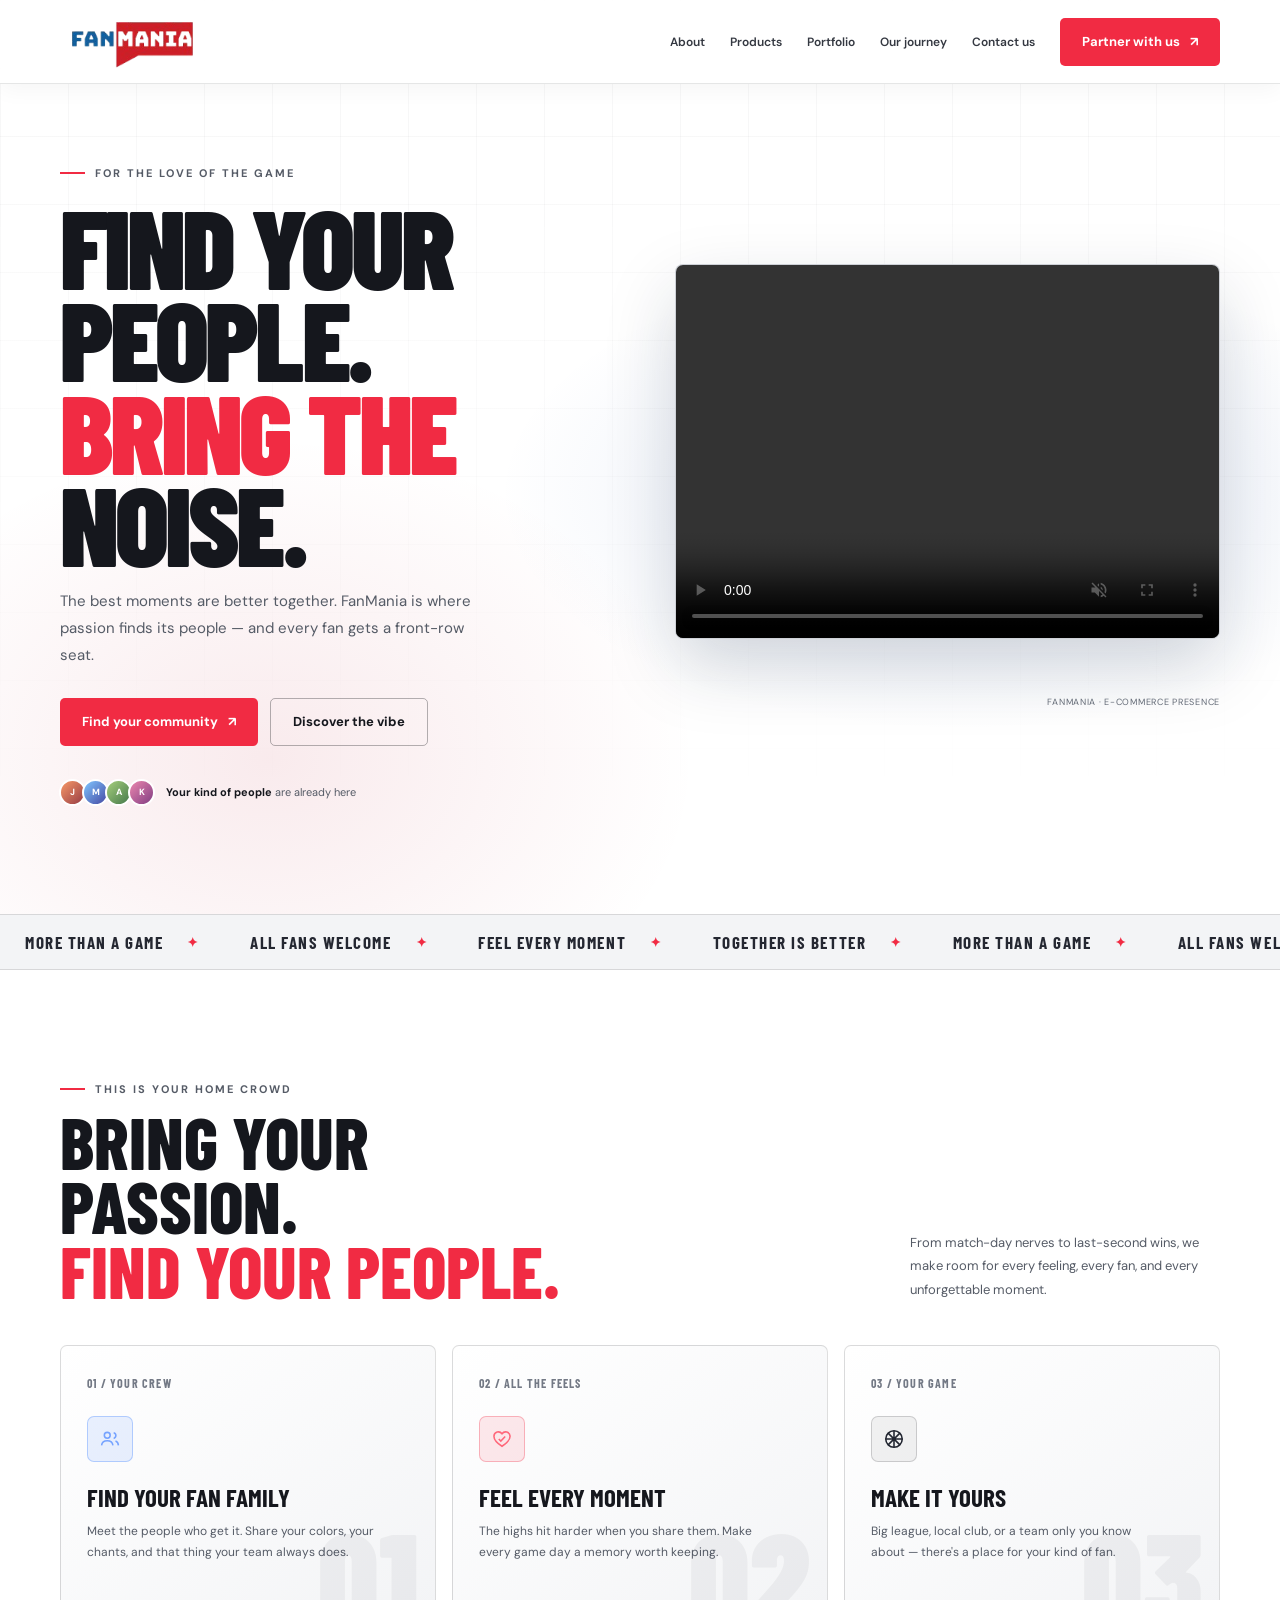
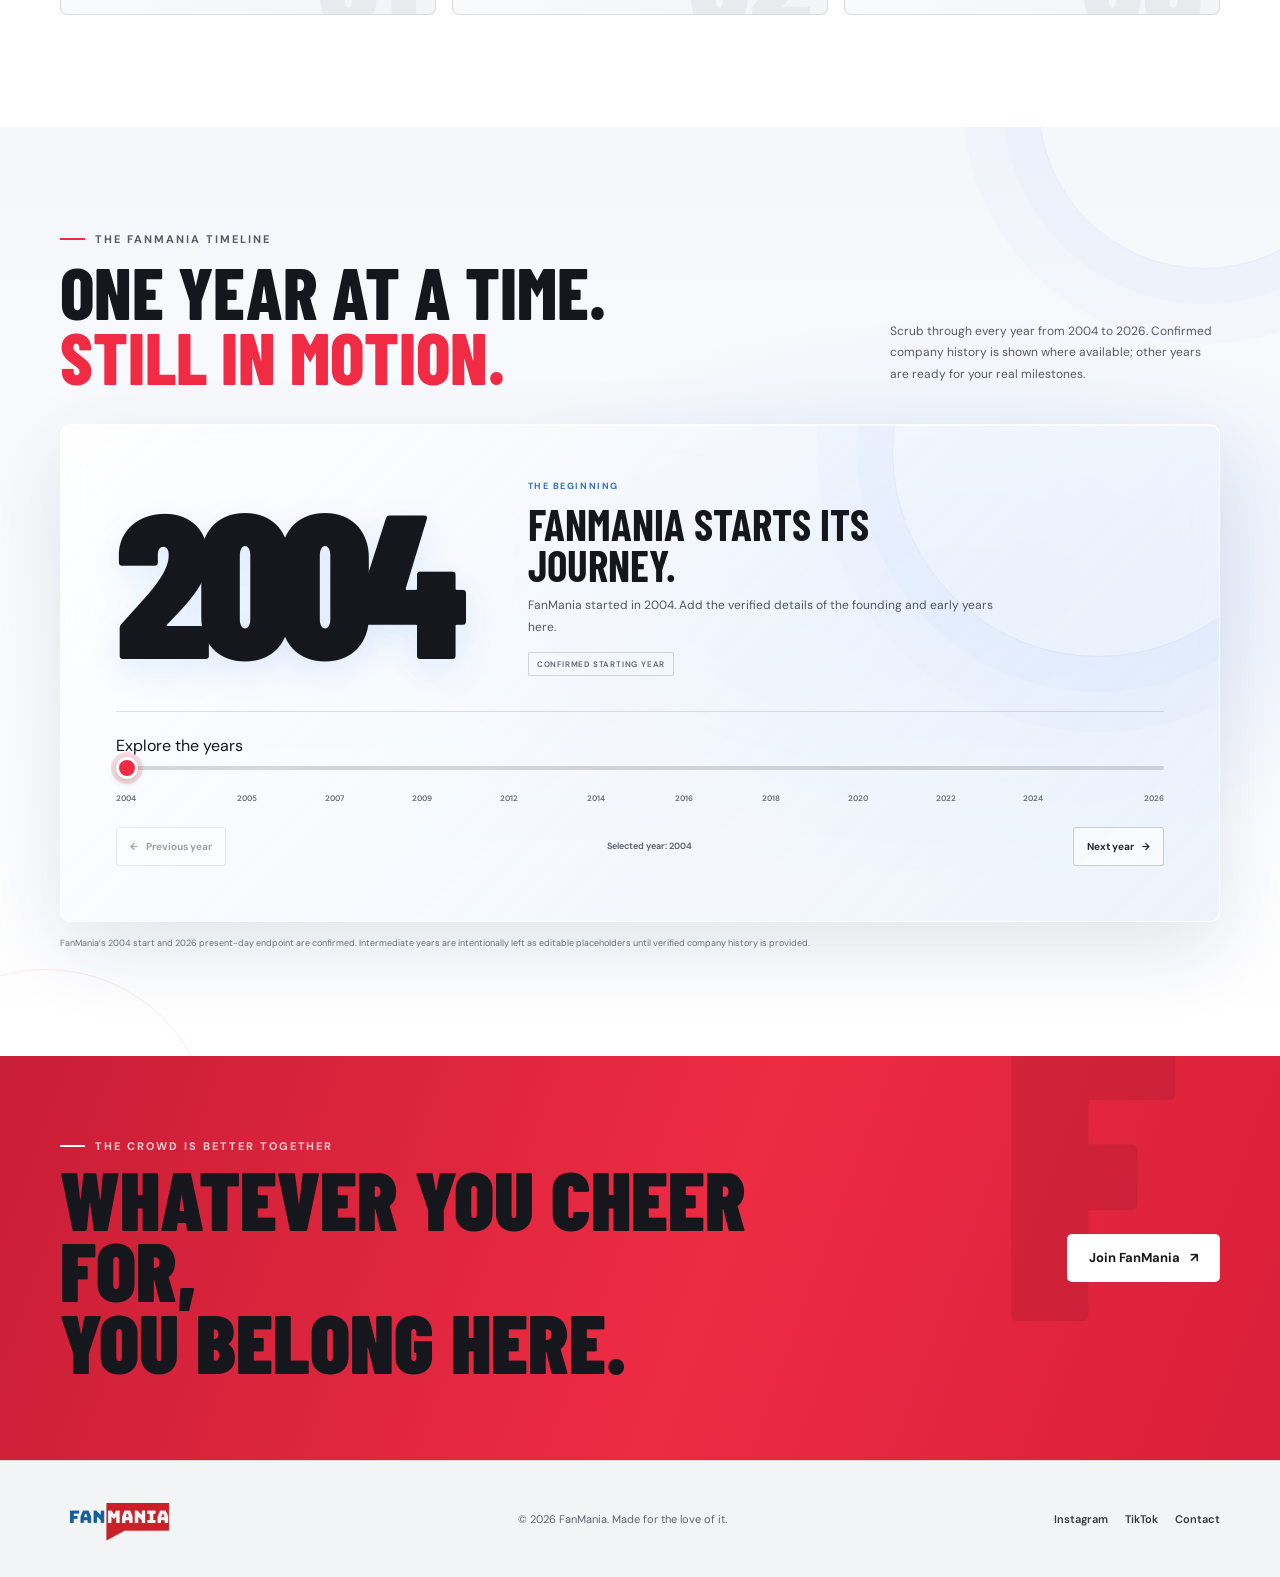
==== index.html @ 5bfeb22f "Rename fanmania.html to index.html" ====
<!doctype html>
<html lang="en">
<head>
  <meta charset="utf-8">
  <meta name="viewport" content="width=device-width, initial-scale=1">
  <meta name="theme-color" content="#ffffff">
  <meta name="description" content="FanMania brings fans together for the moments, teams, and communities they love. Find your people and bring the noise.">
  <title>FanMania — Find your people. Bring the noise.</title>
  <link rel="preconnect" href="https://fonts.googleapis.com">
  <link rel="preconnect" href="https://fonts.gstatic.com" crossorigin>
  <link href="https://fonts.googleapis.com/css2?family=Barlow+Condensed:wght@600;700;800;900&family=DM+Sans:wght@400;500;600;700&display=swap" rel="stylesheet">
  <style>
    :root {
      color-scheme: light;
      --ink: #ffffff;
      --panel: #f3f4f6;
      --white: #15171d;
      --muted: #555b66;
      --red: #f12b43;
      --blue: #3178ff;
      --line: rgba(9,10,14,.13);
      --display: "Barlow Condensed", Impact, sans-serif;
      --body: "DM Sans", Arial, sans-serif;
    }

    * { box-sizing: border-box; }
    html { scroll-behavior: smooth; }
    body { margin: 0; background: var(--ink); color: var(--white); font-family: var(--body); }
    a { color: inherit; text-decoration: none; }
    button { font: inherit; }
    .site-shell { overflow: clip; }
    .wrap { width: min(1160px, calc(100% - 48px)); margin-inline: auto; }

    .topbar {
      position: fixed; z-index: 10; inset: 0 0 auto; height: 84px;
      border-bottom: 1px solid rgba(9,10,14,.1);
      background: rgba(255,255,255,.9);
      box-shadow: 0 5px 22px rgba(9,10,14,.045);
      backdrop-filter: blur(16px);
    }
    .nav { height: 100%; display: flex; align-items: center; justify-content: space-between; }
    .brand { display: inline-flex; align-items: center; }
    .brand img { display: block; width: 158px; height: auto; }
    .nav-links { display: flex; align-items: center; gap: clamp(12px, 2vw, 25px); color: #343841; font-size: 12px; font-weight: 600; }
    .nav-links a:not(.button):hover { color: var(--red); }
    .menu-toggle { display: none; width: 42px; height: 42px; align-items: center; justify-content: center; border: 1px solid var(--line); border-radius: 4px; background: white; cursor: pointer; }
    .menu-toggle svg { width: 19px; height: 19px; }
    .button {
      display: inline-flex; align-items: center; justify-content: center; gap: 10px;
      min-height: 48px; padding: 0 22px; border: 0; border-radius: 5px;
      background: var(--red); color: white; font-size: 13px; font-weight: 700;
      transition: transform .2s ease, background .2s ease, box-shadow .2s ease;
    }
    .button:hover { transform: translateY(-3px); background: #ff4056; box-shadow: 0 10px 28px rgba(241,43,67,.25); }
    .button svg { width: 15px; height: 15px; }
    .button-outline { background: transparent; border: 1px solid rgba(9,10,14,.3); color: var(--white); }
    .button-outline:hover { background: rgba(9,10,14,.06); box-shadow: none; }
    section[id] { scroll-margin-top: 96px; }

    .hero {
      position: relative; min-height: 760px; padding: 166px 0 108px;
      display: flex; align-items: center; isolation: isolate;
      background:
        radial-gradient(ellipse at 75% 54%, rgba(34,84,181,.12), transparent 34%),
        radial-gradient(ellipse at 21% 83%, rgba(189,28,51,.09), transparent 30%),
        #ffffff;
    }
    .hero::before {
      content: ""; position: absolute; z-index: -1; inset: 0;
      background-image: linear-gradient(rgba(9,10,14,.035) 1px, transparent 1px), linear-gradient(90deg, rgba(9,10,14,.035) 1px, transparent 1px);
      background-size: 68px 68px; mask-image: linear-gradient(to bottom, black, transparent 90%);
    }
    .hero-grid { display: grid; grid-template-columns: 1.03fr .97fr; align-items: center; gap: 36px; }
    .eyebrow { display: flex; align-items: center; gap: 10px; color: #555b66; font-size: 11px; font-weight: 700; letter-spacing: .18em; text-transform: uppercase; }
    .eyebrow::before { content: ""; width: 25px; height: 2px; background: var(--red); }
    h1, h2, h3, p { margin-top: 0; }
    h1 { max-width: 620px; margin: 20px 0 18px; font-family: var(--display); font-size: clamp(68px, 8.7vw, 116px); font-weight: 900; letter-spacing: -.035em; line-height: .83; text-transform: uppercase; }
    h1 .accent { color: var(--red); }
    .hero-copy { max-width: 430px; margin-bottom: 29px; color: #555b66; font-size: 15px; line-height: 1.8; }
    .hero-actions { display: flex; flex-wrap: wrap; gap: 12px; }
    .hero-note { display: flex; align-items: center; gap: 11px; margin-top: 33px; color: #555b66; font-size: 11px; }
    .avatar-stack { display: flex; padding-left: 3px; }
    .avatar { display: grid; width: 27px; height: 27px; margin-left: -4px; place-items: center; border: 2px solid var(--ink); border-radius: 50%; background: linear-gradient(135deg,#f89967,#963c45); color: white; font-size: 9px; font-weight: 700; }
    .avatar:nth-child(2) { background: linear-gradient(135deg,#80c6ff,#4549a3); }
    .avatar:nth-child(3) { background: linear-gradient(135deg,#a6cf7c,#44784b); }
    .avatar:nth-child(4) { background: linear-gradient(135deg,#ec87ae,#813d83); }
    .hero-note strong { color: #15171d; }

    .visual { position: relative; min-height: 490px; display: grid; align-items: center; }
    .hero-video { width: 100%; aspect-ratio: 16 / 11; object-fit: cover; border: 1px solid rgba(9,10,14,.12); border-radius: 8px; background: #e9edf3; box-shadow: 0 28px 70px rgba(18,35,60,.17); }
    .video-caption { margin: 11px 0 0; color: #636a76; font-size: 9px; letter-spacing: .08em; text-align: right; text-transform: uppercase; }

    .ticker { position: relative; overflow: hidden; padding: 17px 0; border-block: 1px solid rgba(9,10,14,.12); background: #f3f4f6; }
    .ticker-track { display: flex; width: max-content; align-items: center; animation: marquee 28s linear infinite; }
    .ticker-item { display: inline-flex; align-items: center; gap: 24px; padding: 0 25px; color: #242731; font-family: var(--display); font-size: 17px; font-weight: 700; letter-spacing: .09em; text-transform: uppercase; white-space: nowrap; }
    .ticker-item::after { content: "✦"; color: var(--red); font-size: 13px; }

    .section { padding: 112px 0; }
    .section-heading { display: flex; align-items: end; justify-content: space-between; gap: 30px; margin-bottom: 42px; }
    .section-heading h2 { max-width: 560px; margin: 13px 0 0; font-family: var(--display); font-size: clamp(46px, 6vw, 72px); font-weight: 800; line-height: .9; text-transform: uppercase; }
    .section-heading h2 span { color: var(--red); }
    .section-heading p { max-width: 310px; margin: 0 0 2px; color: var(--muted); font-size: 13px; line-height: 1.8; }
    .feature-grid { display: grid; grid-template-columns: repeat(3, 1fr); gap: 16px; }
    .feature-card { position: relative; min-height: 270px; overflow: hidden; padding: 26px; border: 1px solid var(--line); border-radius: 7px; background: linear-gradient(145deg, #ffffff, #f3f4f6); transition: transform .25s ease, border-color .25s ease; }
    .feature-card:hover { transform: translateY(-7px); border-color: rgba(241,43,67,.6); }
    .feature-number { color: #737985; font-family: var(--display); font-size: 12px; font-weight: 700; letter-spacing: .1em; }
    .feature-icon { display: grid; width: 46px; height: 46px; margin: 23px 0 20px; place-items: center; border: 1px solid rgba(49,120,255,.3); border-radius: 7px; background: rgba(49,120,255,.1); color: #76a3ff; }
    .feature-icon svg { width: 22px; height: 22px; }
    .feature-card:nth-child(2) .feature-icon { border-color: rgba(241,43,67,.3); background: rgba(241,43,67,.1); color: #ff687b; }
    .feature-card:nth-child(3) .feature-icon { border-color: rgba(9,10,14,.16); background: rgba(9,10,14,.05); color: #222631; }
    .feature-card h3 { margin-bottom: 9px; font-family: var(--display); font-size: 25px; font-weight: 700; text-transform: uppercase; }
    .feature-card p { max-width: 290px; margin-bottom: 0; color: var(--muted); font-size: 12px; line-height: 1.75; }
    .card-watermark { position: absolute; right: 16px; bottom: -27px; color: rgba(9,10,14,.045); font-family: var(--display); font-size: 132px; font-weight: 900; line-height: 1; }

    .journey { position: relative; padding: 105px 0; overflow: hidden; background: radial-gradient(ellipse at 75% 50%, rgba(49,120,255,.12), transparent 42%), linear-gradient(180deg, #f5f7fb, #fff); }
    .journey::before, .journey::after { position: absolute; width: 330px; height: 330px; border: 1px solid rgba(49,120,255,.09); border-radius: 50%; content: ""; pointer-events: none; }
    .journey::before { top: -190px; right: -90px; box-shadow: 0 0 0 35px rgba(49,120,255,.025), 0 0 0 75px rgba(49,120,255,.02); }
    .journey::after { bottom: -245px; left: -120px; border-color: rgba(241,43,67,.1); }
    .journey-inner { position: relative; z-index: 1; }
    .journey-heading { display: flex; align-items: end; justify-content: space-between; gap: 30px; margin-bottom: 35px; }
    .journey-heading h2 { max-width: 600px; margin: 13px 0 0; font-family: var(--display); font-size: clamp(46px, 6vw, 72px); font-weight: 800; line-height: .9; text-transform: uppercase; }
    .journey-heading h2 span { color: var(--red); }
    .journey-heading p { max-width: 330px; margin: 0 0 3px; color: #555b66; font-size: 12px; line-height: 1.8; }
    .timeline-glass { position: relative; overflow: hidden; padding: clamp(23px, 5vw, 55px); border: 1px solid rgba(255,255,255,.85); border-radius: 10px; background: linear-gradient(135deg, rgba(255,255,255,.82), rgba(229,237,250,.67)); box-shadow: 0 28px 80px rgba(27,51,89,.12), inset 0 1px rgba(255,255,255,.95); backdrop-filter: blur(22px) saturate(150%); -webkit-backdrop-filter: blur(22px) saturate(150%); }
    .timeline-glass::before { position: absolute; top: -180px; right: -85px; width: 410px; height: 410px; border: 1px solid rgba(49,120,255,.1); border-radius: 50%; box-shadow: 0 0 0 35px rgba(49,120,255,.025), 0 0 0 75px rgba(49,120,255,.018); content: ""; pointer-events: none; }
    .timeline-content { position: relative; z-index: 1; min-height: 190px; display: grid; grid-template-columns: .75fr 1.25fr; align-items: center; gap: 30px; }
    .timeline-year { color: #15171d; font-family: var(--display); font-size: clamp(100px, 18vw, 205px); font-weight: 900; letter-spacing: -.065em; line-height: .72; text-shadow: 0 12px 34px rgba(49,120,255,.12); transition: opacity .18s ease, transform .18s ease; }
    .timeline-year.is-changing { opacity: .35; transform: translateY(6px); }
    .timeline-detail { max-width: 490px; }
    .timeline-detail .year-label { color: #356fc4; font-size: 9px; font-weight: 700; letter-spacing: .17em; text-transform: uppercase; }
    .timeline-detail h3 { margin: 12px 0 10px; font-family: var(--display); font-size: clamp(27px, 4vw, 43px); font-weight: 700; line-height: .95; text-transform: uppercase; }
    .timeline-detail p { min-height: 43px; margin: 0; color: #505662; font-size: 12px; line-height: 1.8; }
    .timeline-unverified { display: inline-block; margin-top: 13px; padding: 6px 8px; border: 1px solid rgba(21,23,29,.16); border-radius: 2px; color: #606570; font-size: 8px; font-weight: 600; letter-spacing: .1em; text-transform: uppercase; }
    .timeline-slider-row { position: relative; z-index: 1; margin-top: 35px; padding-top: 23px; border-top: 1px solid rgba(21,23,29,.12); }
    .timeline-range { width: 100%; height: 25px; margin: 0; appearance: none; -webkit-appearance: none; background: transparent; cursor: ew-resize; touch-action: pan-y; }
    .timeline-range::-webkit-slider-runnable-track { height: 4px; border-radius: 4px; background: linear-gradient(to right, var(--red) 0 var(--slider-progress, 0%), rgba(21,23,29,.16) var(--slider-progress, 0%) 100%); }
    .timeline-range::-moz-range-track { height: 4px; border-radius: 4px; background: rgba(21,23,29,.16); }
    .timeline-range::-moz-range-progress { height: 4px; border-radius: 4px; background: var(--red); }
    .timeline-range::-webkit-slider-thumb { width: 22px; height: 22px; margin-top: -9px; appearance: none; -webkit-appearance: none; border: 3px solid white; border-radius: 50%; background: var(--red); box-shadow: 0 2px 9px rgba(21,23,29,.25), 0 0 0 5px rgba(241,43,67,.14); }
    .timeline-range::-moz-range-thumb { width: 17px; height: 17px; border: 3px solid white; border-radius: 50%; background: var(--red); box-shadow: 0 2px 9px rgba(21,23,29,.25), 0 0 0 5px rgba(241,43,67,.14); }
    .timeline-range:focus-visible { outline: none; }
    .timeline-range:focus-visible::-webkit-slider-thumb { box-shadow: 0 0 0 4px #2873d8, 0 0 0 7px rgba(40,115,216,.2); }
    .timeline-range:focus-visible::-moz-range-thumb { box-shadow: 0 0 0 4px #2873d8, 0 0 0 7px rgba(40,115,216,.2); }
    .timeline-years { display: grid; grid-template-columns: repeat(12, minmax(0, 1fr)); margin-top: 7px; color: #666c77; font-size: 8px; font-weight: 600; text-align: center; }
    .timeline-years span:first-child { text-align: left; }
    .timeline-years span:last-child { text-align: right; }
    .timeline-years span[aria-current="true"] { color: #161922; }
    .timeline-controls { display: flex; align-items: center; justify-content: space-between; gap: 12px; margin-top: 24px; }
    .timeline-controls button { display: inline-flex; min-height: 39px; align-items: center; justify-content: center; gap: 8px; padding: 0 13px; border: 1px solid rgba(21,23,29,.2); border-radius: 3px; background: rgba(255,255,255,.58); color: #222630; font-size: 10px; font-weight: 700; cursor: pointer; transition: background .2s ease, border-color .2s ease; }
    .timeline-controls button:hover { border-color: var(--blue); background: white; }
    .timeline-controls button:disabled { opacity: .42; cursor: not-allowed; }
    .timeline-current { color: #565c67; font-size: 9px; font-weight: 600; }
    .journey-note { max-width: 780px; margin: 14px 0 0; color: #727783; font-size: 9px; line-height: 1.7; }

    .manifesto { position: relative; padding: 83px 0; overflow: hidden; background: linear-gradient(110deg, #c81e36, #ed2b43 55%, #d91f3a); }
    .manifesto::after { content: "F"; position: absolute; right: 8%; top: -104px; color: rgba(0,0,0,.09); font-family: var(--display); font-size: 410px; font-weight: 900; line-height: 1; }
    .manifesto-inner { position: relative; z-index: 1; display: flex; align-items: center; justify-content: space-between; gap: 32px; }
    .manifesto h2 { max-width: 690px; margin: 10px 0 0; font-family: var(--display); font-size: clamp(47px, 6.8vw, 83px); font-weight: 900; line-height: .86; text-transform: uppercase; }
    .manifesto .eyebrow::before { background: white; }
    .manifesto .eyebrow { color: rgba(255,255,255,.78); }
    .manifesto .button { flex: 0 0 auto; background: white; color: #17171a; }
    .manifesto .button:hover { background: #f1f2f5; box-shadow: 0 10px 28px rgba(0,0,0,.18); }

    .footer { padding: 35px 0; background: #f3f4f6; border-top: 1px solid var(--line); }
    .footer-inner { display: flex; align-items: center; justify-content: space-between; gap: 20px; }
    .footer .brand img { width: 130px; }
    .footer p { margin: 0; color: #606570; font-size: 11px; }
    .socials { display: flex; gap: 17px; color: #343841; font-size: 11px; font-weight: 600; }
    .socials a:hover { color: var(--red); }

    .reveal { opacity: 0; transform: translateY(22px); transition: opacity .7s ease, transform .7s ease; }
    .reveal.visible { opacity: 1; transform: translateY(0); }
    .feature-card:nth-child(2) { transition-delay: .1s; }
    .feature-card:nth-child(3) { transition-delay: .2s; }
    @keyframes float { 0%,100% { transform: translateY(0); } 50% { transform: translateY(-12px); } }
    @keyframes marquee { to { transform: translateX(-50%); } }

    @media (max-width: 850px) {
      .hero { min-height: auto; padding: 145px 0 78px; }
      .hero-grid { grid-template-columns: 1fr; gap: 5px; }
      .hero-content { position: relative; z-index: 2; }
      .visual { min-height: 0; margin-top: 7px; }
      .section { padding: 82px 0; }
      .journey { padding: 78px 0; }
      .journey-heading { display: block; margin-bottom: 25px; }
      .journey-heading p { margin-top: 16px; }
      .timeline-content { min-height: 250px; grid-template-columns: 1fr; gap: 25px; align-content: center; }
      .timeline-year { font-size: clamp(105px, 30vw, 165px); }
      .timeline-slider-row { margin-top: 25px; }
      .timeline-controls { flex-wrap: wrap; }
      .timeline-years { font-size: 7px; letter-spacing: -.04em; }
      .timeline-current { order: -1; width: 100%; text-align: center; }
    }
    @media (max-width: 600px) {
      .wrap { width: min(100% - 36px, 480px); }
      .topbar { height: 70px; }
      .brand img { width: 133px; }
      .nav { position: relative; }
      .menu-toggle { display: inline-flex; }
      .nav-links { position: absolute; top: 69px; right: -18px; left: -18px; display: none; align-items: stretch; gap: 0; padding: 7px 19px 18px; border-bottom: 1px solid var(--line); background: rgba(255,255,255,.98); box-shadow: 0 15px 26px rgba(9,10,14,.08); }
      .nav-links.is-open { display: flex; flex-direction: column; }
      .nav-links > a:not(.button) { padding: 13px 2px; border-bottom: 1px solid rgba(9,10,14,.08); font-size: 12px; }
      .nav-links .button { margin-top: 12px; min-height: 42px; padding: 0 14px; font-size: 11px; }
      .hero { padding-top: 132px; }
      h1 { font-size: clamp(66px, 17vw, 90px); }
      .hero-copy { max-width: 360px; font-size: 13px; }
      .visual { margin-inline: 0; }
      .hero-video { aspect-ratio: 4 / 3; }
      .section { padding: 72px 0; }
      .section-heading { display: block; margin-bottom: 28px; }
      .section-heading p { margin-top: 17px; }
      .feature-grid { grid-template-columns: 1fr; gap: 11px; }
      .feature-card { min-height: 235px; }
      .feature-icon { margin: 17px 0 15px; }
      .manifesto { padding: 65px 0; }
      .manifesto-inner { align-items: flex-start; flex-direction: column; }
      .manifesto h2 { font-size: 58px; }
      .manifesto::after { right: -20px; top: 20px; font-size: 280px; }
      .footer-inner { flex-wrap: wrap; }
      .footer p { order: 3; width: 100%; }
    }
    @media (prefers-reduced-motion: reduce) {
      *, *::before, *::after { scroll-behavior: auto !important; animation-duration: .01ms !important; animation-iteration-count: 1 !important; transition-duration: .01ms !important; }
      .reveal { opacity: 1; transform: none; }
    }
  </style>
</head>
<body>
  <div class="site-shell">
    <header class="topbar">
      <nav class="nav wrap" aria-label="Main navigation">
        <a class="brand" href="#home" aria-label="FanMania home">
          <img src="Screenshot_2026-10-06_143455-removebg-preview.png" alt="FanMania">
        </a>
        <div class="nav-links" id="nav-links">
          <a href="#about">About</a>
          <a href="products.html">Products</a>
          <a href="portfolio.html">Portfolio</a>
          <a href="#journey">Our journey</a>
          <a href="contact.html">Contact us</a>
          <a class="button" href="contact.html">Partner with us <span aria-hidden="true">↗</span></a>
        </div>
        <button class="menu-toggle" id="menu-toggle" type="button" aria-label="Open navigation" aria-controls="nav-links" aria-expanded="false">
          <svg viewBox="0 0 24 24" fill="none" stroke="currentColor" stroke-width="1.8" aria-hidden="true"><path d="M4 7h16M4 12h16M4 17h16"/></svg>
        </button>
      </nav>
    </header>

    <main>
      <section class="hero" id="home">
        <div class="hero-grid wrap">
          <div class="hero-content">
            <div class="eyebrow">For the love of the game</div>
            <h1>Find your<br>people.<br><span class="accent">Bring the</span><br>noise.</h1>
            <p class="hero-copy">The best moments are better together. FanMania is where passion finds its people — and every fan gets a front-row seat.</p>
            <div class="hero-actions">
              <a class="button" href="#join">Find your community <span aria-hidden="true">↗</span></a>
              <a class="button button-outline" href="#about">Discover the vibe</a>
            </div>
            <div class="hero-note">
              <div class="avatar-stack" aria-hidden="true">
                <span class="avatar">J</span><span class="avatar">M</span><span class="avatar">A</span><span class="avatar">K</span>
              </div>
              <span><strong>Your kind of people</strong> are already here</span>
            </div>
          </div>
          <div class="visual">
            <video class="hero-video" controls autoplay muted loop playsinline preload="metadata" aria-label="FanMania e-commerce presence video">
              <source src="FM%20Ecom%20presence.mp4" type="video/mp4">
              Your browser does not support embedded video. <a href="FM%20Ecom%20presence.mp4">Play the FanMania video</a>.
            </video>
            <p class="video-caption">FanMania · E-commerce presence</p>
          </div>
        </div>
      </section>

      <div class="ticker" aria-label="FanMania values">
        <div class="ticker-track" aria-hidden="true">
          <span class="ticker-item">More than a game</span><span class="ticker-item">All fans welcome</span><span class="ticker-item">Feel every moment</span><span class="ticker-item">Together is better</span>
          <span class="ticker-item">More than a game</span><span class="ticker-item">All fans welcome</span><span class="ticker-item">Feel every moment</span><span class="ticker-item">Together is better</span>
        </div>
      </div>

      <section class="section wrap" id="about">
        <div class="section-heading reveal">
          <div>
            <div class="eyebrow">This is your home crowd</div>
            <h2>Bring your passion.<br><span>Find your people.</span></h2>
          </div>
          <p>From match-day nerves to last-second wins, we make room for every feeling, every fan, and every unforgettable moment.</p>
        </div>
        <div class="feature-grid" id="community">
          <article class="feature-card reveal">
            <span class="feature-number">01 / YOUR CREW</span>
            <div class="feature-icon"><svg viewBox="0 0 24 24" fill="none" stroke="currentColor" stroke-width="1.7" aria-hidden="true"><circle cx="9" cy="8" r="3.2"/><path d="M2.8 19c.4-3.3 2.7-5 6.2-5s5.8 1.7 6.2 5M16 5.2a3.2 3.2 0 0 1 0 6.2m2 2.7c2 .7 3 2.3 3.2 4.9"/></svg></div>
            <h3>Find your fan family</h3>
            <p>Meet the people who get it. Share your colors, your chants, and that thing your team always does.</p>
            <span class="card-watermark" aria-hidden="true">01</span>
          </article>
          <article class="feature-card reveal">
            <span class="feature-number">02 / ALL THE FEELS</span>
            <div class="feature-icon"><svg viewBox="0 0 24 24" fill="none" stroke="currentColor" stroke-width="1.7" aria-hidden="true"><path d="M20.8 8.9c0 5.3-8.8 11-8.8 11s-8.8-5.7-8.8-11A4.9 4.9 0 0 1 12 6.2a4.9 4.9 0 0 1 8.8 2.7Z"/><path d="m8.5 12 2.2 2.2 4.8-5"/></svg></div>
            <h3>Feel every moment</h3>
            <p>The highs hit harder when you share them. Make every game day a memory worth keeping.</p>
            <span class="card-watermark" aria-hidden="true">02</span>
          </article>
          <article class="feature-card reveal">
            <span class="feature-number">03 / YOUR GAME</span>
            <div class="feature-icon"><svg viewBox="0 0 24 24" fill="none" stroke="currentColor" stroke-width="1.7" aria-hidden="true"><path d="M12 3v18M3 12h18M5.6 5.6l12.8 12.8m0-12.8L5.6 18.4"/><circle cx="12" cy="12" r="9"/></svg></div>
            <h3>Make it yours</h3>
            <p>Big league, local club, or a team only you know about — there's a place for your kind of fan.</p>
            <span class="card-watermark" aria-hidden="true">03</span>
          </article>
        </div>
      </section>

      <section class="journey" id="journey" aria-labelledby="journey-title">
        <div class="journey-inner wrap">
          <div class="journey-heading reveal">
            <div>
              <div class="eyebrow">The FanMania timeline</div>
              <h2 id="journey-title">One year at a time.<br><span>Still in motion.</span></h2>
            </div>
            <p>Scrub through every year from 2004 to 2026. Confirmed company history is shown where available; other years are ready for your real milestones.</p>
          </div>
          <div class="timeline-glass reveal">
            <div class="timeline-content" aria-live="polite" aria-atomic="true">
              <div class="timeline-year" id="timeline-year">2004</div>
              <div class="timeline-detail">
                <div class="year-label" id="timeline-label">The beginning</div>
                <h3 id="timeline-title">FanMania starts its journey.</h3>
                <p id="timeline-copy">FanMania started in 2004. Add the verified details of the founding and early years here.</p>
                <span class="timeline-unverified" id="timeline-status">Confirmed starting year</span>
              </div>
            </div>
            <div class="timeline-slider-row">
              <label class="section-kicker" for="timeline-slider">Explore the years</label>
              <input class="timeline-range" id="timeline-slider" type="range" min="0" max="11" step="1" value="0" aria-valuetext="2004">
              <div class="timeline-years" id="timeline-year-markers" aria-hidden="true"></div>
            </div>
            <div class="timeline-controls">
              <button type="button" id="timeline-previous" aria-label="Go to previous year"><span aria-hidden="true">←</span> Previous year</button>
              <span class="timeline-current">Selected year: <output id="timeline-output" for="timeline-slider">2004</output></span>
              <button type="button" id="timeline-next" aria-label="Go to next year">Next year <span aria-hidden="true">→</span></button>
            </div>
          </div>
          <p class="journey-note">FanMania’s 2004 start and 2026 present-day endpoint are confirmed. Intermediate years are intentionally left as editable placeholders until verified company history is provided.</p>
        </div>
      </section>

      <section class="manifesto" id="join">
        <div class="manifesto-inner wrap">
          <div>
            <div class="eyebrow">The crowd is better together</div>
            <h2>Whatever you cheer for,<br>you belong here.</h2>
          </div>
          <a class="button" href="mailto:hello@fanmania.com">Join FanMania <span aria-hidden="true">↗</span></a>
        </div>
      </section>
    </main>

    <footer class="footer">
      <div class="footer-inner wrap">
        <a class="brand" href="#home" aria-label="FanMania home">
          <img src="Screenshot_2026-10-06_143455-removebg-preview.png" alt="FanMania">
        </a>
        <p>© <span id="year"></span> FanMania. Made for the love of it.</p>
        <div class="socials"><a href="#join">Instagram</a><a href="#join">TikTok</a><a href="#join">Contact</a></div>
      </div>
    </footer>
  </div>
  <script>
    document.getElementById("year").textContent = new Date().getFullYear();

    const menuToggle = document.getElementById("menu-toggle");
    const menuLinks = document.getElementById("nav-links");
    function closeMenu() {
      menuLinks.classList.remove("is-open");
      menuToggle.setAttribute("aria-expanded", "false");
      menuToggle.setAttribute("aria-label", "Open navigation");
    }
    menuToggle.addEventListener("click", () => {
      const open = menuToggle.getAttribute("aria-expanded") === "true";
      menuToggle.setAttribute("aria-expanded", String(!open));
      menuToggle.setAttribute("aria-label", open ? "Open navigation" : "Close navigation");
      menuLinks.classList.toggle("is-open", !open);
    });
    menuLinks.querySelectorAll("a").forEach(link => link.addEventListener("click", closeMenu));
    document.addEventListener("keydown", event => {
      if (event.key === "Escape") closeMenu();
    });

    const timelineSlider = document.getElementById("timeline-slider");
    const timelineYear = document.getElementById("timeline-year");
    const timelineLabel = document.getElementById("timeline-label");
    const timelineTitle = document.getElementById("timeline-title");
    const timelineCopy = document.getElementById("timeline-copy");
    const timelineStatus = document.getElementById("timeline-status");
    const timelineOutput = document.getElementById("timeline-output");
    const timelinePrevious = document.getElementById("timeline-previous");
    const timelineNext = document.getElementById("timeline-next");

    const timelineYears = [2004, 2005, 2007, 2009, 2012, 2014, 2016, 2018, 2020, 2022, 2024, 2026];
    const timelineMarkers = document.getElementById("timeline-year-markers");
    timelineYears.forEach(year => {
      const marker = document.createElement("span");
      marker.textContent = String(year);
      timelineMarkers.appendChild(marker);
    });

    const timelineData = timelineYears.map(year => {
      return {
        year,
        label: "A year in the story",
        title: "Add this year’s chapter.",
        copy: "No verified company update for " + year + " has been provided yet. Add an approved milestone or company detail for this year here.",
        status: "Company history to be confirmed"
      };
    });

    timelineData[0] = {
        year: 2004,
        label: "The beginning",
        title: "FanMania starts its journey.",
        copy: "FanMania started in 2004. Add the verified details of the founding and early years here.",
        status: "Confirmed starting year"
    };
    timelineData[timelineData.length - 1] = {
        year: 2026,
        label: "FanMania today",
        title: "The story continues.",
        copy: "In 2026, FanMania is an international licensing and children’s merchandise company working with entertainment and character IPs.",
        status: "Present day"
    };

    function updateTimeline() {
      const selectedIndex = Number(timelineSlider.value);
      const year = timelineYears[selectedIndex];
      const information = timelineData[selectedIndex];

      timelineYear.textContent = String(year);
      timelineLabel.textContent = information.label;
      timelineTitle.textContent = information.title;
      timelineCopy.textContent = information.copy;
      timelineStatus.textContent = information.status;
      timelineOutput.value = String(year);
      timelineOutput.textContent = String(year);
      timelineSlider.setAttribute("aria-valuetext", String(year));
      timelineSlider.style.setProperty("--slider-progress", (selectedIndex / (timelineYears.length - 1) * 100) + "%");
      timelinePrevious.disabled = selectedIndex === 0;
      timelineNext.disabled = selectedIndex === timelineYears.length - 1;
    }

    timelineSlider.addEventListener("input", updateTimeline);
    timelinePrevious.addEventListener("click", () => {
      timelineSlider.value = String(Number(timelineSlider.value) - 1);
      updateTimeline();
    });
    timelineNext.addEventListener("click", () => {
      timelineSlider.value = String(Number(timelineSlider.value) + 1);
      updateTimeline();
    });
    updateTimeline();

    const revealObserver = new IntersectionObserver((entries, observer) => {
      entries.forEach(entry => {
        if (entry.isIntersecting) {
          entry.target.classList.add("visible");
          observer.unobserve(entry.target);
        }
      });
    }, { threshold: 0.15 });

    document.querySelectorAll(".reveal").forEach(element => revealObserver.observe(element));
  </script>
</body>
</html>
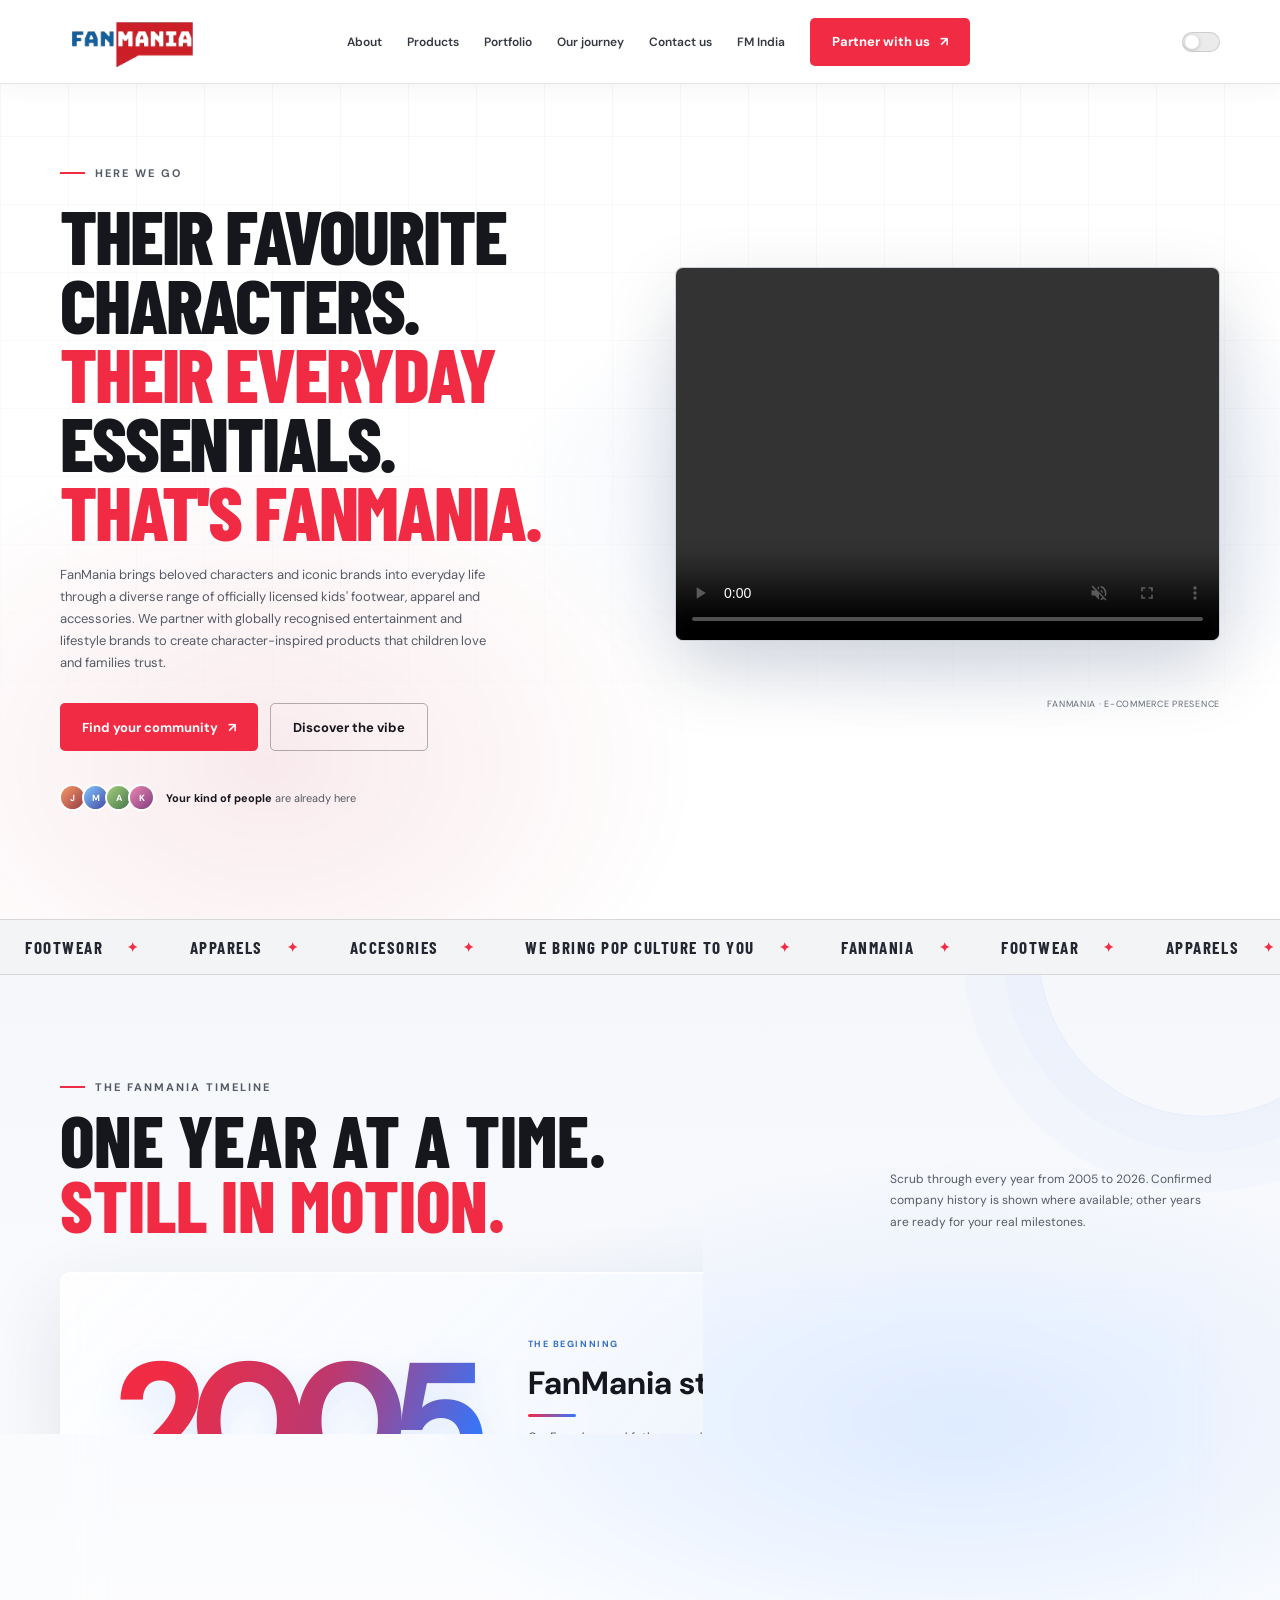
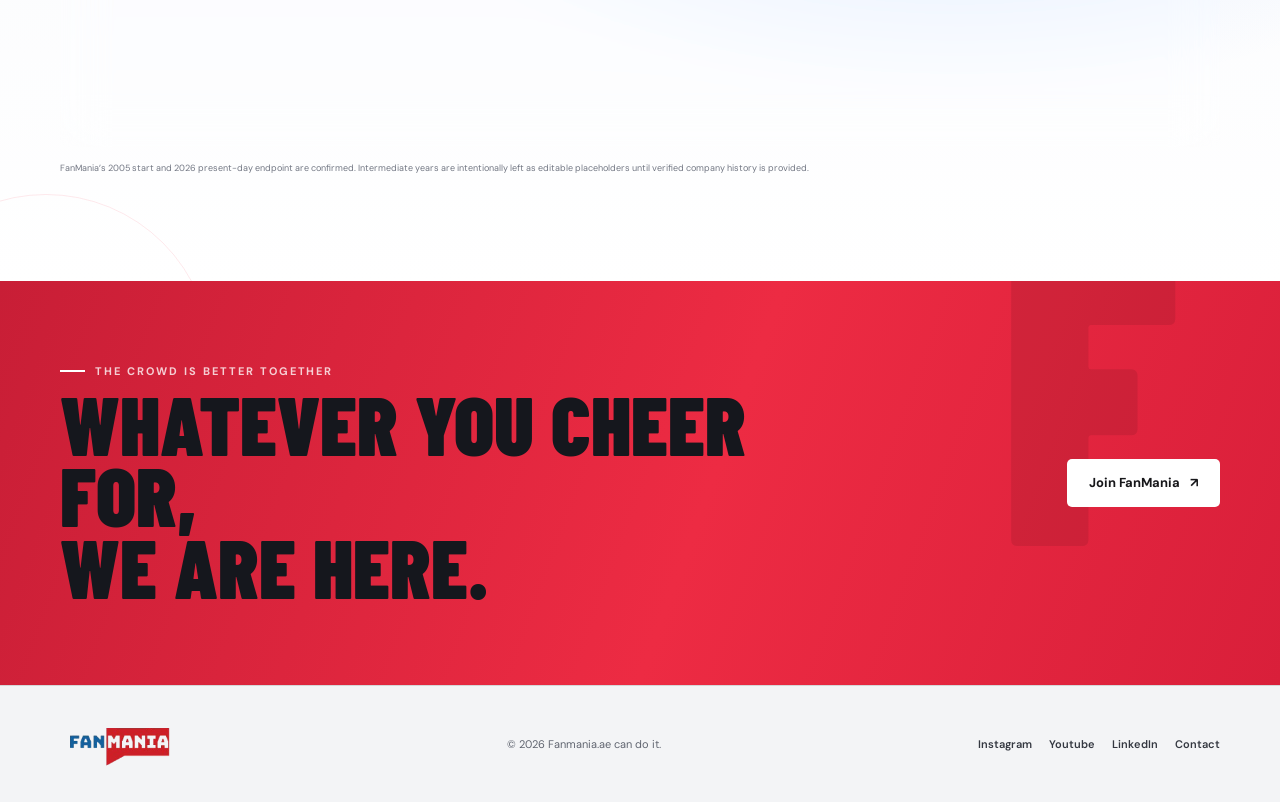
==== commit 905fd795: "Add files via upload" ====
--- a/index.html
+++ b/index.html
@@ -4,8 +4,8 @@
   <meta charset="utf-8">
   <meta name="viewport" content="width=device-width, initial-scale=1">
   <meta name="theme-color" content="#ffffff">
-  <meta name="description" content="FanMania brings fans together for the moments, teams, and communities they love. Find your people and bring the noise.">
-  <title>FanMania — Find your people. Bring the noise.</title>
+  <meta name="description" content="Their favourite characters. Their everyday essentials. That's Fanmania.">
+  <title>FanMania — Their favourite characters. Their everyday essentials. That's Fanmania.</title>
   <link rel="preconnect" href="https://fonts.googleapis.com">
   <link rel="preconnect" href="https://fonts.gstatic.com" crossorigin>
   <link href="https://fonts.googleapis.com/css2?family=Barlow+Condensed:wght@600;700;800;900&family=DM+Sans:wght@400;500;600;700&display=swap" rel="stylesheet">
@@ -23,6 +23,15 @@
       --body: "DM Sans", Arial, sans-serif;
     }
 
+    html[data-theme="dark"] {
+      color-scheme: dark;
+      --ink: #11141a;
+      --panel: #1b2029;
+      --white: #f4f6fb;
+      --muted: #aab1bf;
+      --line: rgba(255,255,255,.14);
+    }
+
     * { box-sizing: border-box; }
     html { scroll-behavior: smooth; }
     body { margin: 0; background: var(--ink); color: var(--white); font-family: var(--body); }
@@ -43,6 +52,11 @@
     .brand img { display: block; width: 158px; height: auto; }
     .nav-links { display: flex; align-items: center; gap: clamp(12px, 2vw, 25px); color: #343841; font-size: 12px; font-weight: 600; }
     .nav-links a:not(.button):hover { color: var(--red); }
+    .theme-toggle { display: inline-flex; align-items: center; gap: 10px; padding: 0; border: 0; background: transparent; color: var(--white); font-size: 11px; font-weight: 700; letter-spacing: .08em; text-transform: uppercase; cursor: pointer; transition: color .2s ease, transform .2s ease; }
+    .theme-toggle:hover { color: var(--blue); transform: translateY(-1px); }
+    .theme-toggle-label { line-height: 1; }
+    .theme-toggle-track { position: relative; display: inline-block; width: 38px; height: 20px; border: 1px solid var(--line); border-radius: 999px; background: rgba(9,10,14,.08); transition: background .2s ease, border-color .2s ease; }
+    .theme-toggle-knob { position: absolute; top: 2px; left: 2px; width: 14px; height: 14px; border-radius: 50%; background: #ffffff; box-shadow: 0 1px 4px rgba(9,10,14,.22); transition: transform .2s ease, background .2s ease; }
     .menu-toggle { display: none; width: 42px; height: 42px; align-items: center; justify-content: center; border: 1px solid var(--line); border-radius: 4px; background: white; cursor: pointer; }
     .menu-toggle svg { width: 19px; height: 19px; }
     .button {
@@ -74,9 +88,9 @@
     .eyebrow { display: flex; align-items: center; gap: 10px; color: #555b66; font-size: 11px; font-weight: 700; letter-spacing: .18em; text-transform: uppercase; }
     .eyebrow::before { content: ""; width: 25px; height: 2px; background: var(--red); }
     h1, h2, h3, p { margin-top: 0; }
-    h1 { max-width: 620px; margin: 20px 0 18px; font-family: var(--display); font-size: clamp(68px, 8.7vw, 116px); font-weight: 900; letter-spacing: -.035em; line-height: .83; text-transform: uppercase; }
+    h1 { max-width: 560px; margin: 20px 0 18px; font-family: var(--display); font-size: clamp(52px, 6vw, 86px); font-weight: 800; letter-spacing: -.028em; line-height: .9; text-transform: uppercase; }
     h1 .accent { color: var(--red); }
-    .hero-copy { max-width: 430px; margin-bottom: 29px; color: #555b66; font-size: 15px; line-height: 1.8; }
+    .hero-copy { max-width: 430px; margin-bottom: 29px; color: #555b66; font-size: 13px; line-height: 1.7; }
     .hero-actions { display: flex; flex-wrap: wrap; gap: 12px; }
     .hero-note { display: flex; align-items: center; gap: 11px; margin-top: 33px; color: #555b66; font-size: 11px; }
     .avatar-stack { display: flex; padding-left: 3px; }
@@ -121,33 +135,33 @@
     .journey-heading h2 { max-width: 600px; margin: 13px 0 0; font-family: var(--display); font-size: clamp(46px, 6vw, 72px); font-weight: 800; line-height: .9; text-transform: uppercase; }
     .journey-heading h2 span { color: var(--red); }
     .journey-heading p { max-width: 330px; margin: 0 0 3px; color: #555b66; font-size: 12px; line-height: 1.8; }
-    .timeline-glass { position: relative; overflow: hidden; padding: clamp(23px, 5vw, 55px); border: 1px solid rgba(255,255,255,.85); border-radius: 10px; background: linear-gradient(135deg, rgba(255,255,255,.82), rgba(229,237,250,.67)); box-shadow: 0 28px 80px rgba(27,51,89,.12), inset 0 1px rgba(255,255,255,.95); backdrop-filter: blur(22px) saturate(150%); -webkit-backdrop-filter: blur(22px) saturate(150%); }
-    .timeline-glass::before { position: absolute; top: -180px; right: -85px; width: 410px; height: 410px; border: 1px solid rgba(49,120,255,.1); border-radius: 50%; box-shadow: 0 0 0 35px rgba(49,120,255,.025), 0 0 0 75px rgba(49,120,255,.018); content: ""; pointer-events: none; }
+    .timeline-glass { position: relative; overflow: hidden; padding: clamp(23px, 5vw, 55px); border: 1px solid rgba(255,255,255,.85); border-radius: 10px; background: linear-gradient(135deg, rgba(255,255,255,.82), rgba(229,237,250,.67)); box-shadow: 0 28px 80px rgba(27,51,89,.12), inset 0 1px rgba(255,255,255,.95); backdrop-filter: blur(22px) saturate(150%); -webkit-backdrop-filter: blur(22px) saturate(150%); animation: timeline-float 12s ease-in-out infinite; }
+    .timeline-glass::before { position: absolute; top: -180px; right: -85px; width: 410px; height: 410px; border: 1px solid rgba(49,120,255,.1); border-radius: 50%; box-shadow: 0 0 0 35px rgba(49,120,255,.025), 0 0 0 75px rgba(49,120,255,.018); content: ""; pointer-events: none; animation: timeline-breathe 11s ease-in-out infinite; }
     .timeline-content { position: relative; z-index: 1; min-height: 190px; display: grid; grid-template-columns: .75fr 1.25fr; align-items: center; gap: 30px; }
-    .timeline-year { color: #15171d; font-family: var(--display); font-size: clamp(100px, 18vw, 205px); font-weight: 900; letter-spacing: -.065em; line-height: .72; text-shadow: 0 12px 34px rgba(49,120,255,.12); transition: opacity .18s ease, transform .18s ease; }
-    .timeline-year.is-changing { opacity: .35; transform: translateY(6px); }
+    .timeline-content.is-changing .timeline-year { animation: timeline-year-in .9s cubic-bezier(.2,.7,.25,1) both; }
+    .timeline-content.is-changing .timeline-detail { animation: timeline-detail-in 1.1s cubic-bezier(.2,.7,.25,1) both; }
+    .timeline-year { color: var(--red); background: linear-gradient(110deg, #f12b43 12%, #bd386e 52%, #3178ff 92%); background-clip: text; -webkit-background-clip: text; -webkit-text-fill-color: transparent; font-family: var(--body); font-size: clamp(88px, 15vw, 166px); font-weight: 800; letter-spacing: -.08em; line-height: .9; filter: drop-shadow(0 12px 18px rgba(49,120,255,.12)); }
     .timeline-detail { max-width: 490px; }
     .timeline-detail .year-label { color: #356fc4; font-size: 9px; font-weight: 700; letter-spacing: .17em; text-transform: uppercase; }
-    .timeline-detail h3 { margin: 12px 0 10px; font-family: var(--display); font-size: clamp(27px, 4vw, 43px); font-weight: 700; line-height: .95; text-transform: uppercase; }
+    .timeline-detail h3 { margin: 12px 0 10px; font-family: var(--body); font-size: clamp(23px, 3vw, 32px); font-weight: 700; line-height: 1.35; }
+    .timeline-detail h3::after { display: block; width: 48px; height: 3px; margin-top: 9px; border-radius: 2px; background: linear-gradient(90deg, #f12b43, #3178ff); content: ""; }
     .timeline-detail p { min-height: 43px; margin: 0; color: #505662; font-size: 12px; line-height: 1.8; }
     .timeline-unverified { display: inline-block; margin-top: 13px; padding: 6px 8px; border: 1px solid rgba(21,23,29,.16); border-radius: 2px; color: #606570; font-size: 8px; font-weight: 600; letter-spacing: .1em; text-transform: uppercase; }
     .timeline-slider-row { position: relative; z-index: 1; margin-top: 35px; padding-top: 23px; border-top: 1px solid rgba(21,23,29,.12); }
     .timeline-range { width: 100%; height: 25px; margin: 0; appearance: none; -webkit-appearance: none; background: transparent; cursor: ew-resize; touch-action: pan-y; }
-    .timeline-range::-webkit-slider-runnable-track { height: 4px; border-radius: 4px; background: linear-gradient(to right, var(--red) 0 var(--slider-progress, 0%), rgba(21,23,29,.16) var(--slider-progress, 0%) 100%); }
+    .timeline-range::-webkit-slider-runnable-track { height: 4px; border-radius: 4px; background: linear-gradient(to right, #f12b43 0, #3178ff var(--slider-progress, 0%), rgba(21,23,29,.16) var(--slider-progress, 0%) 100%); }
     .timeline-range::-moz-range-track { height: 4px; border-radius: 4px; background: rgba(21,23,29,.16); }
-    .timeline-range::-moz-range-progress { height: 4px; border-radius: 4px; background: var(--red); }
-    .timeline-range::-webkit-slider-thumb { width: 22px; height: 22px; margin-top: -9px; appearance: none; -webkit-appearance: none; border: 3px solid white; border-radius: 50%; background: var(--red); box-shadow: 0 2px 9px rgba(21,23,29,.25), 0 0 0 5px rgba(241,43,67,.14); }
-    .timeline-range::-moz-range-thumb { width: 17px; height: 17px; border: 3px solid white; border-radius: 50%; background: var(--red); box-shadow: 0 2px 9px rgba(21,23,29,.25), 0 0 0 5px rgba(241,43,67,.14); }
+    .timeline-range::-moz-range-progress { height: 4px; border-radius: 4px; background: linear-gradient(90deg, #f12b43, #bd386e 52%, #3178ff); }
+    .timeline-range::-webkit-slider-thumb { width: 22px; height: 22px; margin-top: -9px; appearance: none; -webkit-appearance: none; border: 3px solid white; border-radius: 50%; background: linear-gradient(135deg, #f12b43, #3178ff); box-shadow: 0 2px 9px rgba(21,23,29,.25), 0 0 0 5px rgba(49,120,255,.16); transition: box-shadow .2s ease, transform .2s ease; }
+    .timeline-range::-moz-range-thumb { width: 17px; height: 17px; border: 3px solid white; border-radius: 50%; background: linear-gradient(135deg, #f12b43, #3178ff); box-shadow: 0 2px 9px rgba(21,23,29,.25), 0 0 0 5px rgba(49,120,255,.16); transition: box-shadow .2s ease, transform .2s ease; }
+    .timeline-range:hover::-webkit-slider-thumb { transform: scale(1.12); box-shadow: 0 2px 9px rgba(21,23,29,.25), 0 0 0 8px rgba(241,43,67,.13); }
+    .timeline-range:hover::-moz-range-thumb { transform: scale(1.12); box-shadow: 0 2px 9px rgba(21,23,29,.25), 0 0 0 8px rgba(241,43,67,.13); }
     .timeline-range:focus-visible { outline: none; }
     .timeline-range:focus-visible::-webkit-slider-thumb { box-shadow: 0 0 0 4px #2873d8, 0 0 0 7px rgba(40,115,216,.2); }
     .timeline-range:focus-visible::-moz-range-thumb { box-shadow: 0 0 0 4px #2873d8, 0 0 0 7px rgba(40,115,216,.2); }
-    .timeline-years { display: grid; grid-template-columns: repeat(12, minmax(0, 1fr)); margin-top: 7px; color: #666c77; font-size: 8px; font-weight: 600; text-align: center; }
-    .timeline-years span:first-child { text-align: left; }
-    .timeline-years span:last-child { text-align: right; }
-    .timeline-years span[aria-current="true"] { color: #161922; }
     .timeline-controls { display: flex; align-items: center; justify-content: space-between; gap: 12px; margin-top: 24px; }
-    .timeline-controls button { display: inline-flex; min-height: 39px; align-items: center; justify-content: center; gap: 8px; padding: 0 13px; border: 1px solid rgba(21,23,29,.2); border-radius: 3px; background: rgba(255,255,255,.58); color: #222630; font-size: 10px; font-weight: 700; cursor: pointer; transition: background .2s ease, border-color .2s ease; }
-    .timeline-controls button:hover { border-color: var(--blue); background: white; }
+    .timeline-controls button { display: inline-flex; min-height: 39px; align-items: center; justify-content: center; gap: 8px; padding: 0 13px; border: 1px solid rgba(21,23,29,.2); border-radius: 3px; background: rgba(255,255,255,.58); color: #222630; font-size: 10px; font-weight: 700; cursor: pointer; transition: background .2s ease, border-color .2s ease, transform .2s ease; }
+    .timeline-controls button:hover:not(:disabled) { border-color: var(--blue); background: white; transform: translateY(-2px); }
     .timeline-controls button:disabled { opacity: .42; cursor: not-allowed; }
     .timeline-current { color: #565c67; font-size: 9px; font-weight: 600; }
     .journey-note { max-width: 780px; margin: 14px 0 0; color: #727783; font-size: 9px; line-height: 1.7; }
@@ -168,12 +182,50 @@
     .socials { display: flex; gap: 17px; color: #343841; font-size: 11px; font-weight: 600; }
     .socials a:hover { color: var(--red); }
 
+    html[data-theme="dark"] .topbar { border-color: var(--line); background: rgba(17,20,26,.92); }
+    html[data-theme="dark"] .nav-links { color: #e0e4ec; }
+    html[data-theme="dark"] .menu-toggle { background: var(--panel); color: var(--white); }
+    html[data-theme="dark"] .button-outline { border-color: rgba(255,255,255,.32); }
+    html[data-theme="dark"] .button-outline:hover { background: rgba(255,255,255,.08); }
+    html[data-theme="dark"] .hero { background: radial-gradient(ellipse at 75% 54%, rgba(34,84,181,.18), transparent 34%), radial-gradient(ellipse at 21% 83%, rgba(189,28,51,.12), transparent 30%), #11141a; }
+    html[data-theme="dark"] .hero::before { background-image: linear-gradient(rgba(255,255,255,.035) 1px, transparent 1px), linear-gradient(90deg, rgba(255,255,255,.035) 1px, transparent 1px); }
+    html[data-theme="dark"] .eyebrow,
+    html[data-theme="dark"] .hero-copy,
+    html[data-theme="dark"] .hero-note,
+    html[data-theme="dark"] .video-caption,
+    html[data-theme="dark"] .journey-heading p { color: #aab1bf; }
+    html[data-theme="dark"] .hero-note strong { color: var(--white); }
+    html[data-theme="dark"] .hero-video { border-color: var(--line); background: #1b2029; }
+    html[data-theme="dark"] .ticker { border-color: var(--line); background: #1b2029; }
+    html[data-theme="dark"] .ticker-item { color: #e4e7ed; }
+    html[data-theme="dark"] .feature-card { background: linear-gradient(145deg, #1b2029, #151922); }
+    html[data-theme="dark"] .feature-card:nth-child(3) .feature-icon { border-color: rgba(255,255,255,.16); background: rgba(255,255,255,.05); color: #dce2ed; }
+    html[data-theme="dark"] .card-watermark { color: rgba(255,255,255,.045); }
+    html[data-theme="dark"] .journey { background: radial-gradient(ellipse at 75% 50%, rgba(49,120,255,.14), transparent 42%), linear-gradient(180deg, #151922, #11141a); }
+    html[data-theme="dark"] .timeline-glass { border-color: rgba(255,255,255,.13); background: linear-gradient(135deg, rgba(35,41,53,.9), rgba(27,35,49,.82)); box-shadow: 0 28px 80px rgba(0,0,0,.24), inset 0 1px rgba(255,255,255,.1); }
+    html[data-theme="dark"] .timeline-detail p,
+    html[data-theme="dark"] .timeline-current { color: #b7bfcc; }
+    html[data-theme="dark"] .timeline-unverified { border-color: rgba(255,255,255,.2); color: #b7bfcc; }
+    html[data-theme="dark"] .timeline-slider-row { border-color: var(--line); }
+    html[data-theme="dark"] .timeline-range::-webkit-slider-runnable-track { background: linear-gradient(to right, #f12b43 0, #3178ff var(--slider-progress, 0%), rgba(255,255,255,.2) var(--slider-progress, 0%) 100%); }
+    html[data-theme="dark"] .timeline-range::-moz-range-track { background: rgba(255,255,255,.2); }
+    html[data-theme="dark"] .timeline-controls button { border-color: rgba(255,255,255,.22); background: rgba(17,20,26,.62); color: #e4e7ed; }
+    html[data-theme="dark"] .timeline-controls button:hover:not(:disabled) { background: #252c38; }
+    html[data-theme="dark"] .journey-note { color: #aab1bf; }
+    html[data-theme="dark"] .footer { background: #1b2029; }
+    html[data-theme="dark"] .footer p,
+    html[data-theme="dark"] .socials { color: #b7bfcc; }
+
     .reveal { opacity: 0; transform: translateY(22px); transition: opacity .7s ease, transform .7s ease; }
     .reveal.visible { opacity: 1; transform: translateY(0); }
     .feature-card:nth-child(2) { transition-delay: .1s; }
     .feature-card:nth-child(3) { transition-delay: .2s; }
     @keyframes float { 0%,100% { transform: translateY(0); } 50% { transform: translateY(-12px); } }
     @keyframes marquee { to { transform: translateX(-50%); } }
+    @keyframes timeline-breathe { 0%,100% { opacity: .65; transform: scale(.97); } 50% { opacity: 1; transform: scale(1.03); } }
+    @keyframes timeline-float { 0%,100% { transform: translateY(0); } 50% { transform: translateY(-4px); } }
+    @keyframes timeline-year-in { from { opacity: .35; transform: translateY(12px) scale(.97); filter: blur(5px); } to { opacity: 1; transform: translateY(0) scale(1); filter: blur(0); } }
+    @keyframes timeline-detail-in { from { opacity: .3; transform: translateY(10px); } to { opacity: 1; transform: translateY(0); } }
 
     @media (max-width: 850px) {
       .hero { min-height: auto; padding: 145px 0 78px; }
@@ -188,11 +240,9 @@
       .timeline-year { font-size: clamp(105px, 30vw, 165px); }
       .timeline-slider-row { margin-top: 25px; }
       .timeline-controls { flex-wrap: wrap; }
-      .timeline-years { font-size: 7px; letter-spacing: -.04em; }
       .timeline-current { order: -1; width: 100%; text-align: center; }
     }
-    @media (max-width: 600px) {
-      .wrap { width: min(100% - 36px, 480px); }
+    @media (max-width: 760px) {
       .topbar { height: 70px; }
       .brand img { width: 133px; }
       .nav { position: relative; }
@@ -201,6 +251,11 @@
       .nav-links.is-open { display: flex; flex-direction: column; }
       .nav-links > a:not(.button) { padding: 13px 2px; border-bottom: 1px solid rgba(9,10,14,.08); font-size: 12px; }
       .nav-links .button { margin-top: 12px; min-height: 42px; padding: 0 14px; font-size: 11px; }
+      html[data-theme="dark"] .nav-links { background: rgba(17,20,26,.98); }
+      html[data-theme="dark"] .nav-links > a:not(.button) { border-color: var(--line); }
+    }
+    @media (max-width: 600px) {
+      .wrap { width: min(100% - 36px, 480px); }
       .hero { padding-top: 132px; }
       h1 { font-size: clamp(66px, 17vw, 90px); }
       .hero-copy { max-width: 360px; font-size: 13px; }
@@ -224,6 +279,9 @@
       .reveal { opacity: 1; transform: none; }
     }
   </style>
+  <script src="dark-mode.js"></script>
+  <script src="page-animations.js"></script>
+  <link rel="stylesheet" href="dark-mode.css">
 </head>
 <body>
   <div class="site-shell">
@@ -238,8 +296,13 @@
           <a href="portfolio.html">Portfolio</a>
           <a href="#journey">Our journey</a>
           <a href="contact.html">Contact us</a>
+          <a class="fm-india-tab" href="fm-india.html">FM India</a>
           <a class="button" href="contact.html">Partner with us <span aria-hidden="true">↗</span></a>
         </div>
+        <button class="theme-toggle" id="theme-toggle" type="button" aria-label="Turn on dark mode" aria-pressed="false">
+          <span class="theme-toggle-label">Dark Mode</span>
+          <span class="theme-toggle-track" aria-hidden="true"><span class="theme-toggle-knob"></span></span>
+        </button>
         <button class="menu-toggle" id="menu-toggle" type="button" aria-label="Open navigation" aria-controls="nav-links" aria-expanded="false">
           <svg viewBox="0 0 24 24" fill="none" stroke="currentColor" stroke-width="1.8" aria-hidden="true"><path d="M4 7h16M4 12h16M4 17h16"/></svg>
         </button>
@@ -250,18 +313,18 @@
       <section class="hero" id="home">
         <div class="hero-grid wrap">
           <div class="hero-content">
-            <div class="eyebrow">For the love of the game</div>
-            <h1>Find your<br>people.<br><span class="accent">Bring the</span><br>noise.</h1>
-            <p class="hero-copy">The best moments are better together. FanMania is where passion finds its people — and every fan gets a front-row seat.</p>
+            <div class="eyebrow">Here We Go</div>
+            <h1>Their favourite<br>characters.<br><span class="accent">Their everyday</span><br>essentials.<br><span class="accent">That's Fanmania.</span></h1>
+            <p class="hero-copy">FanMania brings beloved characters and iconic brands into everyday life through a diverse range of officially licensed kids' footwear, apparel and accessories. We partner with globally recognised entertainment and lifestyle brands to create character-inspired products that children love and families trust.</p>
             <div class="hero-actions">
               <a class="button" href="#join">Find your community <span aria-hidden="true">↗</span></a>
-              <a class="button button-outline" href="#about">Discover the vibe</a>
+              <a class="button button-outline" href="https://www.linkedin.com/company/fan-mania/home/" target="_blank" rel="noopener noreferrer">Discover the vibe</a>
             </div>
             <div class="hero-note">
               <div class="avatar-stack" aria-hidden="true">
                 <span class="avatar">J</span><span class="avatar">M</span><span class="avatar">A</span><span class="avatar">K</span>
               </div>
-              <span><strong>Your kind of people</strong> are already here</span>
+              <span><a href="https://www.linkedin.com/company/fan-mania/home/" target="_blank" rel="noopener noreferrer"><strong>Your kind of people</strong></a> are already here</span>
             </div>
           </div>
           <div class="visual">
@@ -274,45 +337,21 @@
         </div>
       </section>
 
-      <div class="ticker" aria-label="FanMania values">
+      <div class="ticker" aria-label="Footwear, Apparels, Accesories, We Bring Pop Culture To You, Fanmania">
         <div class="ticker-track" aria-hidden="true">
-          <span class="ticker-item">More than a game</span><span class="ticker-item">All fans welcome</span><span class="ticker-item">Feel every moment</span><span class="ticker-item">Together is better</span>
-          <span class="ticker-item">More than a game</span><span class="ticker-item">All fans welcome</span><span class="ticker-item">Feel every moment</span><span class="ticker-item">Together is better</span>
+          <span class="ticker-item">Footwear</span>
+          <span class="ticker-item">Apparels</span>
+          <span class="ticker-item">Accesories</span>
+          <span class="ticker-item">We Bring Pop Culture To You</span>
+          <span class="ticker-item">Fanmania</span>
+          <span class="ticker-item">Footwear</span>
+          <span class="ticker-item">Apparels</span>
+          <span class="ticker-item">Accesories</span>
+          <span class="ticker-item">We Bring Pop Culture To You</span>
+          <span class="ticker-item">Fanmania</span>
         </div>
       </div>
 
-      <section class="section wrap" id="about">
-        <div class="section-heading reveal">
-          <div>
-            <div class="eyebrow">This is your home crowd</div>
-            <h2>Bring your passion.<br><span>Find your people.</span></h2>
-          </div>
-          <p>From match-day nerves to last-second wins, we make room for every feeling, every fan, and every unforgettable moment.</p>
-        </div>
-        <div class="feature-grid" id="community">
-          <article class="feature-card reveal">
-            <span class="feature-number">01 / YOUR CREW</span>
-            <div class="feature-icon"><svg viewBox="0 0 24 24" fill="none" stroke="currentColor" stroke-width="1.7" aria-hidden="true"><circle cx="9" cy="8" r="3.2"/><path d="M2.8 19c.4-3.3 2.7-5 6.2-5s5.8 1.7 6.2 5M16 5.2a3.2 3.2 0 0 1 0 6.2m2 2.7c2 .7 3 2.3 3.2 4.9"/></svg></div>
-            <h3>Find your fan family</h3>
-            <p>Meet the people who get it. Share your colors, your chants, and that thing your team always does.</p>
-            <span class="card-watermark" aria-hidden="true">01</span>
-          </article>
-          <article class="feature-card reveal">
-            <span class="feature-number">02 / ALL THE FEELS</span>
-            <div class="feature-icon"><svg viewBox="0 0 24 24" fill="none" stroke="currentColor" stroke-width="1.7" aria-hidden="true"><path d="M20.8 8.9c0 5.3-8.8 11-8.8 11s-8.8-5.7-8.8-11A4.9 4.9 0 0 1 12 6.2a4.9 4.9 0 0 1 8.8 2.7Z"/><path d="m8.5 12 2.2 2.2 4.8-5"/></svg></div>
-            <h3>Feel every moment</h3>
-            <p>The highs hit harder when you share them. Make every game day a memory worth keeping.</p>
-            <span class="card-watermark" aria-hidden="true">02</span>
-          </article>
-          <article class="feature-card reveal">
-            <span class="feature-number">03 / YOUR GAME</span>
-            <div class="feature-icon"><svg viewBox="0 0 24 24" fill="none" stroke="currentColor" stroke-width="1.7" aria-hidden="true"><path d="M12 3v18M3 12h18M5.6 5.6l12.8 12.8m0-12.8L5.6 18.4"/><circle cx="12" cy="12" r="9"/></svg></div>
-            <h3>Make it yours</h3>
-            <p>Big league, local club, or a team only you know about — there's a place for your kind of fan.</p>
-            <span class="card-watermark" aria-hidden="true">03</span>
-          </article>
-        </div>
-      </section>
 
       <section class="journey" id="journey" aria-labelledby="journey-title">
         <div class="journey-inner wrap">
@@ -321,30 +360,29 @@
               <div class="eyebrow">The FanMania timeline</div>
               <h2 id="journey-title">One year at a time.<br><span>Still in motion.</span></h2>
             </div>
-            <p>Scrub through every year from 2004 to 2026. Confirmed company history is shown where available; other years are ready for your real milestones.</p>
+            <p>Scrub through every year from 2005 to 2026. Confirmed company history is shown where available; other years are ready for your real milestones.</p>
           </div>
           <div class="timeline-glass reveal">
-            <div class="timeline-content" aria-live="polite" aria-atomic="true">
-              <div class="timeline-year" id="timeline-year">2004</div>
+            <div class="timeline-content" data-year="2005" aria-live="polite" aria-atomic="true">
+              <div class="timeline-year" id="timeline-year">2005</div>
               <div class="timeline-detail">
                 <div class="year-label" id="timeline-label">The beginning</div>
                 <h3 id="timeline-title">FanMania starts its journey.</h3>
-                <p id="timeline-copy">FanMania started in 2004. Add the verified details of the founding and early years here.</p>
+                <p id="timeline-copy">Co-Founders and father-son duo, Jitendra &amp; Nitin Jaggi start Attires MENA in a 400 sqft rental office.</p>
                 <span class="timeline-unverified" id="timeline-status">Confirmed starting year</span>
               </div>
             </div>
             <div class="timeline-slider-row">
               <label class="section-kicker" for="timeline-slider">Explore the years</label>
-              <input class="timeline-range" id="timeline-slider" type="range" min="0" max="11" step="1" value="0" aria-valuetext="2004">
-              <div class="timeline-years" id="timeline-year-markers" aria-hidden="true"></div>
+              <input class="timeline-range" id="timeline-slider" type="range" min="0" max="13" step="1" value="0" aria-valuetext="2005">
             </div>
             <div class="timeline-controls">
               <button type="button" id="timeline-previous" aria-label="Go to previous year"><span aria-hidden="true">←</span> Previous year</button>
-              <span class="timeline-current">Selected year: <output id="timeline-output" for="timeline-slider">2004</output></span>
+              <span class="timeline-current">Selected year: <output id="timeline-output" for="timeline-slider">2005</output></span>
               <button type="button" id="timeline-next" aria-label="Go to next year">Next year <span aria-hidden="true">→</span></button>
             </div>
           </div>
-          <p class="journey-note">FanMania’s 2004 start and 2026 present-day endpoint are confirmed. Intermediate years are intentionally left as editable placeholders until verified company history is provided.</p>
+          <p class="journey-note">FanMania’s 2005 start and 2026 present-day endpoint are confirmed. Intermediate years are intentionally left as editable placeholders until verified company history is provided.</p>
         </div>
       </section>
 
@@ -352,9 +390,9 @@
         <div class="manifesto-inner wrap">
           <div>
             <div class="eyebrow">The crowd is better together</div>
-            <h2>Whatever you cheer for,<br>you belong here.</h2>
+            <h2>Whatever you cheer for,<br>We Are here.</h2>
           </div>
-          <a class="button" href="mailto:hello@fanmania.com">Join FanMania <span aria-hidden="true">↗</span></a>
+          <a class="button" href="mailto:shadma@fanmania.ae">Join FanMania <span aria-hidden="true">↗</span></a>
         </div>
       </section>
     </main>
@@ -364,8 +402,13 @@
         <a class="brand" href="#home" aria-label="FanMania home">
           <img src="Screenshot_2026-10-06_143455-removebg-preview.png" alt="FanMania">
         </a>
-        <p>© <span id="year"></span> FanMania. Made for the love of it.</p>
-        <div class="socials"><a href="#join">Instagram</a><a href="#join">TikTok</a><a href="#join">Contact</a></div>
+        <p>© <span id="year"></span> Fanmania.ae can do it.</p>
+        <div class="socials">
+          <a href="https://www.instagram.com/fanmaniame?exln=MTlsdDFkazhpcGY2Nw==" target="_blank" rel="noopener noreferrer">Instagram</a>
+          <a href="https://youtube.com/@fanmaniadubai?si=Xp51ItAUXbbGJ5VT" target="_blank" rel="noopener noreferrer">Youtube</a>
+          <a href="https://www.linkedin.com/company/fan-mania/home/" target="_blank" rel="noopener noreferrer">LinkedIn</a>
+          <a href="contact.html">Contact</a>
+        </div>
       </div>
     </footer>
   </div>
@@ -391,6 +434,7 @@
     });
 
     const timelineSlider = document.getElementById("timeline-slider");
+    const timelineContent = document.querySelector(".timeline-content");
     const timelineYear = document.getElementById("timeline-year");
     const timelineLabel = document.getElementById("timeline-label");
     const timelineTitle = document.getElementById("timeline-title");
@@ -400,14 +444,10 @@
     const timelinePrevious = document.getElementById("timeline-previous");
     const timelineNext = document.getElementById("timeline-next");
 
-    const timelineYears = [2004, 2005, 2007, 2009, 2012, 2014, 2016, 2018, 2020, 2022, 2024, 2026];
-    const timelineMarkers = document.getElementById("timeline-year-markers");
-    timelineYears.forEach(year => {
-      const marker = document.createElement("span");
-      marker.textContent = String(year);
-      timelineMarkers.appendChild(marker);
-    });
-
+    const removedTimelineYears = new Set([2006, 2008, 2010, 2011, 2013, 2015, 2017, 2019]);
+    const timelineYears = Array.from({ length: 22 }, (_, index) => 2005 + index)
+      .filter(year => !removedTimelineYears.has(year));
+    timelineSlider.max = String(timelineYears.length - 1);
     const timelineData = timelineYears.map(year => {
       return {
         year,
@@ -418,47 +458,75 @@
       };
     });
 
-    timelineData[0] = {
-        year: 2004,
-        label: "The beginning",
-        title: "FanMania starts its journey.",
-        copy: "FanMania started in 2004. Add the verified details of the founding and early years here.",
-        status: "Confirmed starting year"
+    const setTimelineMilestone = (year, label, title, copy, status = "Company milestone") => {
+      const index = timelineYears.indexOf(year);
+      if (index !== -1) timelineData[index] = { year, label, title, copy, status };
     };
-    timelineData[timelineData.length - 1] = {
-        year: 2026,
-        label: "FanMania today",
-        title: "The story continues.",
-        copy: "In 2026, FanMania is an international licensing and children’s merchandise company working with entertainment and character IPs.",
-        status: "Present day"
-    };
+    setTimelineMilestone(2005, "The beginning", "FanMania starts its journey.", "Co-Founders and father-son duo, Jitendra & Nitin Jaggi start Attires MENA in a 400 sqft rental office.", "Confirmed starting year");
+    setTimelineMilestone(2007, "Regional expansion", "Expanding into Saudi Arabia.", "Expansion of business to Saudi Arabia with distribution in hypermarkets.");
+    setTimelineMilestone(2009, "Growing the team", "A new chapter in product design.", "Jitin Jaggi joins to take over Product Design and Sourcing.");
+    setTimelineMilestone(2012, "Entering licensed merchandise", "First licensing partnerships.", "Foray into the licensed merchandise business. First tie ups with Nickelodeon & Cartoon Network.");
+    setTimelineMilestone(2014, "Portfolio expansion", "A major licensing deal.", "Warner Brothers deal is signed and the license portfolio expands.");
+    setTimelineMilestone(2016, "A premier licensee", "The portfolio comes together.", "Deal with Disney completes the portfolio. We are now considered among region’s premier licensees.");
+    setTimelineMilestone(2018, "Fan Mania is born", "A new co-founder joins.", "Co-founder Akshay Gehi joins hands and Fan Mania is born.");
+    setTimelineMilestone(2020, "A new home in Jebel Ali", "Moving into a self-owned property.", "We move into a large 125,000 sqft self-owned property in Jebel Ali located within minutes of every major regional retailer’s warehouse.");
+    setTimelineMilestone(2021, "A growing creative team", "Four times the talent.", "The team quadruples in size. Fan Mania gets regarded as one of the finest creative teams in the industry.");
+    setTimelineMilestone(2026, "FanMania today", "The story continues.", "In 2026, FanMania is an international licensing and children’s merchandise company working with entertainment and character IPs.", "Present day");
 
     function updateTimeline() {
       const selectedIndex = Number(timelineSlider.value);
       const year = timelineYears[selectedIndex];
       const information = timelineData[selectedIndex];
 
-      timelineYear.textContent = String(year);
-      timelineLabel.textContent = information.label;
-      timelineTitle.textContent = information.title;
-      timelineCopy.textContent = information.copy;
-      timelineStatus.textContent = information.status;
       timelineOutput.value = String(year);
       timelineOutput.textContent = String(year);
       timelineSlider.setAttribute("aria-valuetext", String(year));
       timelineSlider.style.setProperty("--slider-progress", (selectedIndex / (timelineYears.length - 1) * 100) + "%");
       timelinePrevious.disabled = selectedIndex === 0;
       timelineNext.disabled = selectedIndex === timelineYears.length - 1;
-    }
-
-    timelineSlider.addEventListener("input", updateTimeline);
+      timelineYear.textContent = String(year);
+      timelineLabel.textContent = information.label;
+      timelineTitle.textContent = information.title;
+      timelineCopy.textContent = information.copy;
+      timelineStatus.textContent = information.status;
+      if (timelineContent.dataset.year !== String(year)) {
+        timelineContent.dataset.year = String(year);
+        timelineContent.classList.remove("is-changing");
+        void timelineContent.offsetWidth;
+        timelineContent.classList.add("is-changing");
+      }
+    }
+
+    function advanceTimeline() {
+      const nextIndex = (Number(timelineSlider.value) + 1) % timelineYears.length;
+      timelineSlider.value = String(nextIndex);
+      updateTimeline();
+    }
+
+    function advanceTimelineWhenVisible() {
+      if (document.visibilityState === "visible") advanceTimeline();
+    }
+
+    let timelineAutoplay = window.setInterval(advanceTimelineWhenVisible, 12500);
+
+    function restartTimelineAutoplay() {
+      window.clearInterval(timelineAutoplay);
+      timelineAutoplay = window.setInterval(advanceTimelineWhenVisible, 12500);
+    }
+
+    timelineSlider.addEventListener("input", () => {
+      updateTimeline();
+      restartTimelineAutoplay();
+    });
     timelinePrevious.addEventListener("click", () => {
       timelineSlider.value = String(Number(timelineSlider.value) - 1);
       updateTimeline();
+      restartTimelineAutoplay();
     });
     timelineNext.addEventListener("click", () => {
       timelineSlider.value = String(Number(timelineSlider.value) + 1);
       updateTimeline();
+      restartTimelineAutoplay();
     });
     updateTimeline();
 
--- a/dark-mode.css
+++ b/dark-mode.css
@@ -0,0 +1,286 @@
+:root {
+  --motion-soft-duration: 900ms;
+  --motion-soft-ease: cubic-bezier(.2, .75, .25, 1);
+}
+
+@media (prefers-reduced-motion: no-preference) {
+  .motion-in,
+  .reveal,
+  .js-reveal {
+    opacity: 0;
+    transform: translate3d(0, 26px, 0) scale(.985);
+    transition: opacity var(--motion-soft-duration) var(--motion-soft-ease),
+      transform var(--motion-soft-duration) var(--motion-soft-ease),
+      box-shadow .7s ease,
+      border-color .7s ease,
+      background .7s ease;
+  }
+
+  .motion-ready .motion-in.is-visible,
+  .motion-ready .reveal.is-visible,
+  .motion-ready .js-reveal.is-visible {
+    opacity: 1;
+    transform: translate3d(0, 0, 0) scale(1);
+  }
+
+  .topbar,
+  .nav-links a,
+  .button,
+  .feature-card,
+  .brand-panel,
+  .category,
+  .product-card,
+  .next-step,
+  .timeline-glass,
+  .artwork,
+  .contact-copy,
+  .contact-layout form,
+  .field,
+  .license-list span,
+  .inquiry-types span {
+    transition: transform .7s var(--motion-soft-ease),
+      box-shadow .7s ease,
+      border-color .7s ease,
+      background .7s ease,
+      opacity .7s ease;
+  }
+
+  .topbar:hover,
+  .button:hover,
+  .feature-card:hover,
+  .brand-panel:hover,
+  .category:hover,
+  .product-card:hover,
+  .next-step:hover,
+  .timeline-glass:hover,
+  .artwork:hover,
+  .contact-layout form:hover,
+  .field:hover {
+    transform: translateY(-6px);
+  }
+
+  .hero-video,
+  .artwork img,
+  .category-art img,
+  .brand-panel .glyph {
+    animation: gentle-float 12s ease-in-out infinite;
+  }
+}
+
+@keyframes gentle-float {
+  0%,
+  100% { transform: translate3d(0, 0, 0); }
+  50% { transform: translate3d(0, -8px, 0); }
+}
+
+html[data-theme="dark"] {
+  color-scheme: dark;
+  --ink: #f4f6fb;
+  --muted: #aab1bf;
+  --line: rgba(255,255,255,.14);
+}
+
+html[data-theme="dark"] body {
+  background: #11141a;
+  color: #f4f6fb;
+}
+
+html[data-theme="dark"] .topbar {
+  border-color: var(--line);
+  background: rgba(17,20,26,.94);
+}
+
+html[data-theme="dark"] .topbar.scrolled {
+  background: rgba(17,20,26,.98);
+}
+
+html[data-theme="dark"] .nav-links {
+  color: #e0e4ec;
+}
+
+.theme-toggle {
+  display: inline-flex;
+  align-items: center;
+  gap: 10px;
+  padding: 0;
+  border: 0;
+  background: transparent;
+  color: var(--ink);
+  font-size: 11px;
+  font-weight: 700;
+  letter-spacing: .08em;
+  text-transform: uppercase;
+  cursor: pointer;
+  transition: color .2s ease, transform .2s ease;
+}
+
+.theme-toggle:hover {
+  transform: translateY(-1px);
+  color: var(--blue, #3178ff);
+}
+
+.theme-toggle:focus-visible {
+  outline: 3px solid var(--blue, #3178ff);
+  outline-offset: 3px;
+}
+
+.theme-toggle-label {
+  line-height: 1;
+}
+
+.theme-toggle-track {
+  position: relative;
+  display: inline-block;
+  width: 38px;
+  height: 20px;
+  border: 1px solid var(--line);
+  border-radius: 999px;
+  background: rgba(9,10,14,.08);
+  transition: background .2s ease, border-color .2s ease;
+}
+
+.theme-toggle-knob {
+  position: absolute;
+  top: 2px;
+  left: 2px;
+  width: 14px;
+  height: 14px;
+  border-radius: 50%;
+  background: #ffffff;
+  box-shadow: 0 1px 4px rgba(9,10,14,.22);
+  transition: transform .2s ease, background .2s ease;
+}
+
+html[data-theme="dark"] .theme-toggle,
+html[data-theme="dark"] .menu-toggle {
+  background: transparent;
+  color: #f4f6fb;
+}
+
+html[data-theme="dark"] .theme-toggle-track {
+  background: rgba(255,255,255,.12);
+  border-color: rgba(255,255,255,.22);
+}
+
+html[data-theme="dark"] .theme-toggle-knob {
+  transform: translateX(18px);
+  background: #f4f6fb;
+}
+
+html[data-theme="dark"] .hero {
+  background: radial-gradient(ellipse at 82% 25%, rgba(49,120,255,.14), transparent 38%), linear-gradient(180deg, #171c25, #11141a);
+}
+
+html[data-theme="dark"] .journey {
+  background: radial-gradient(ellipse at 75% 50%, rgba(49,120,255,.14), transparent 42%), linear-gradient(180deg, #151922, #11141a);
+}
+
+html[data-theme="dark"] .eyebrow,
+html[data-theme="dark"] .intro,
+html[data-theme="dark"] .category p,
+html[data-theme="dark"] .brand-category,
+html[data-theme="dark"] .portfolio-note,
+html[data-theme="dark"] .product-card p,
+html[data-theme="dark"] .timeline-detail p,
+html[data-theme="dark"] .journey-heading p,
+html[data-theme="dark"] .journey-note,
+html[data-theme="dark"] .footer,
+html[data-theme="dark"] footer {
+  color: #aab1bf;
+}
+
+html[data-theme="dark"] .ticker,
+html[data-theme="dark"] .licenses,
+html[data-theme="dark"] footer,
+html[data-theme="dark"] .footer {
+  background: #1b2029;
+}
+
+html[data-theme="dark"] .ticker {
+  border-color: var(--line);
+}
+
+html[data-theme="dark"] .ticker-item {
+  color: #e4e7ed;
+}
+
+html[data-theme="dark"] .category,
+html[data-theme="dark"] .brand-panel,
+html[data-theme="dark"] .product-card,
+html[data-theme="dark"] .next-step,
+html[data-theme="dark"] .timeline-glass,
+html[data-theme="dark"] .artwork,
+html[data-theme="dark"] .contact-layout form {
+  border-color: var(--line);
+  background: linear-gradient(145deg, #1d232d, #171c25);
+  color: #f4f6fb;
+}
+
+html[data-theme="dark"] .category-art {
+  background: #171c25;
+}
+
+html[data-theme="dark"] .category-copy,
+html[data-theme="dark"] figcaption {
+  background: #1b2029;
+  color: #aab1bf;
+}
+
+html[data-theme="dark"] .portfolio-note {
+  background: #1b2029;
+}
+
+html[data-theme="dark"] .license-list span,
+html[data-theme="dark"] .inquiry-types span {
+  border-color: var(--line);
+  background: #202630;
+  color: #f4f6fb;
+}
+
+html[data-theme="dark"] .field input,
+html[data-theme="dark"] .field select,
+html[data-theme="dark"] .field textarea {
+  border-color: rgba(255,255,255,.22);
+  background: #11141a;
+  color: #f4f6fb;
+}
+
+html[data-theme="dark"] .field input::placeholder,
+html[data-theme="dark"] .field textarea::placeholder {
+  color: #929baa;
+}
+
+html[data-theme="dark"] .form-note {
+  color: #aab1bf;
+}
+
+html[data-theme="dark"] .text-link {
+  border-color: var(--line);
+}
+
+html[data-theme="dark"] .text-link:hover {
+  background: #f4f6fb;
+  color: #11141a;
+}
+
+html[data-theme="dark"] .skip {
+  background: #1b2029;
+  color: #f4f6fb;
+}
+
+html[data-theme="dark"] .timeline-controls button {
+  border-color: rgba(255,255,255,.22);
+  background: rgba(17,20,26,.62);
+  color: #e4e7ed;
+}
+
+html[data-theme="dark"] .timeline-controls button:hover:not(:disabled) {
+  background: #252c38;
+}
+
+@media (max-width: 720px) {
+  html[data-theme="dark"] .nav-links {
+    border-color: var(--line);
+    background: rgba(17,20,26,.98);
+  }
+}
